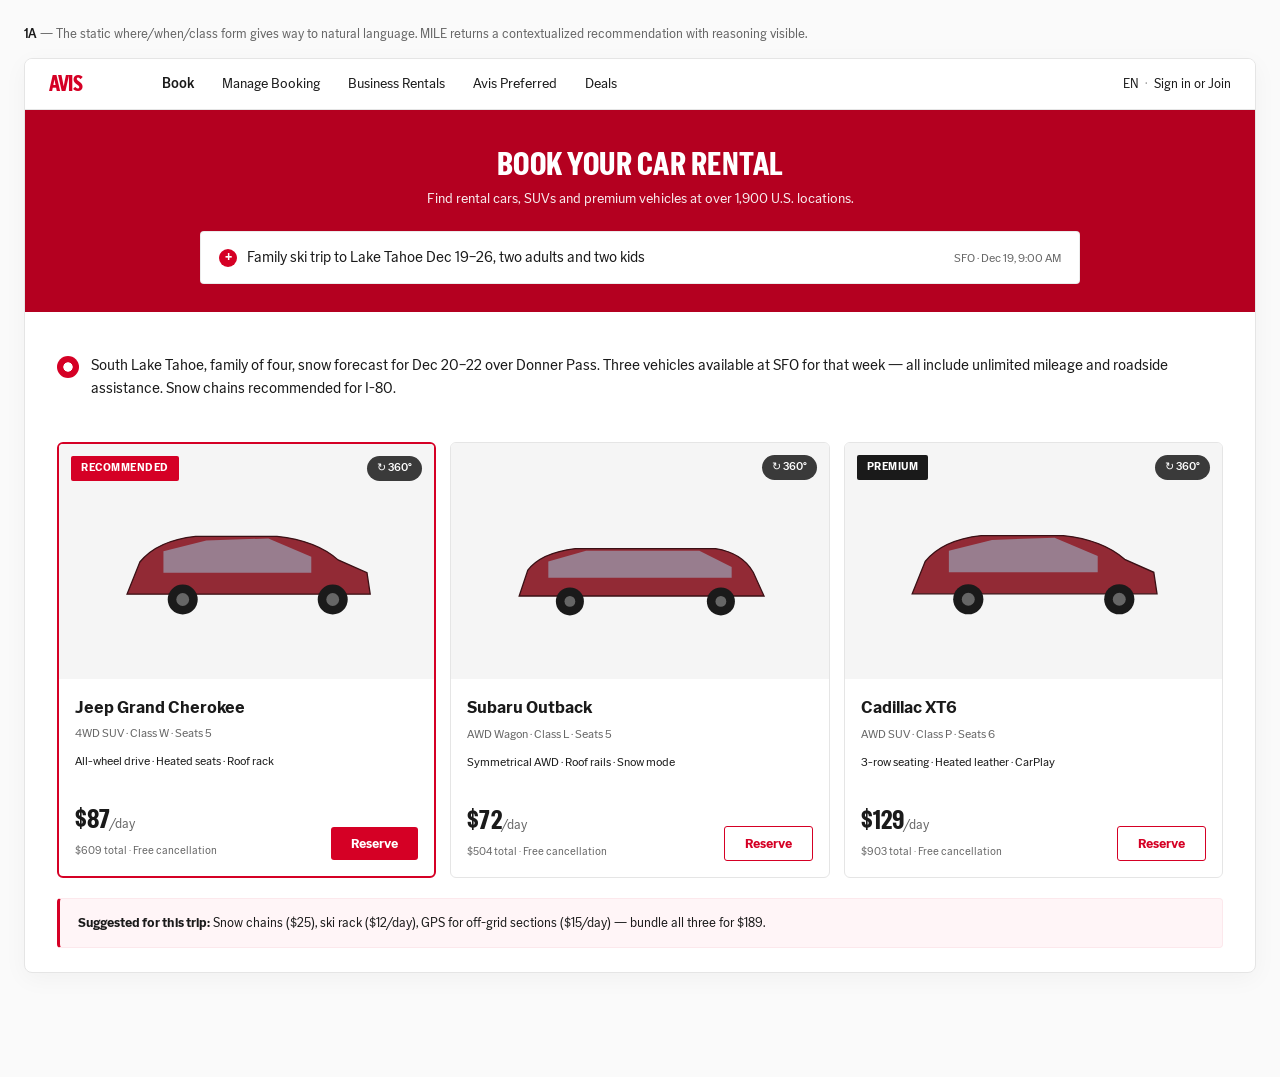
==== 01a-conversational-hero.html @ a1b2a133 "Initial commit" ====
<!DOCTYPE html>
<html lang="en">
<head>
  <meta charset="utf-8">
  <meta name="viewport" content="width=device-width, initial-scale=1">
  <title>MILE — 1A · Conversational hero</title>
  <link rel="stylesheet" href="styles.css">
</head>
<body>
  <div class="mockup-stage">
    <p class="mockup-caption"><strong>1A</strong> — The static where/when/class form gives way to natural language. MILE returns a contextualized recommendation with reasoning visible.</p>

    <div class="avis-mock">
      <div class="avis-topnav">
        <div class="avis-logo">AVIS</div>
        <div class="avis-nav">
          <span class="active">Book</span>
          <span>Manage Booking</span>
          <span>Business Rentals</span>
          <span>Avis Preferred</span>
          <span>Deals</span>
        </div>
        <div class="avis-account">EN<span class="sep">·</span>Sign in or Join</div>
      </div>
      <div class="avis-band">
        <h1>Book your car rental</h1>
        <div class="sub">Find rental cars, SUVs and premium vehicles at over 1,900 U.S. locations.</div>
        <div class="mile-input">
          <span class="pin">+</span>
          <span>Family ski trip to Lake Tahoe Dec 19–26, two adults and two kids</span>
          <span class="meta">SFO · Dec 19, 9:00 AM</span>
        </div>
      </div>
      <div style="padding:24px 32px;">
        <div class="mile-row">
          <span class="mile-dot"></span>
          <div class="mile-text">South Lake Tahoe, family of four, snow forecast for Dec 20–22 over Donner Pass. Three vehicles available at SFO for that week — all include unlimited mileage and roadside assistance. Snow chains recommended for I-80.</div>
        </div>

        <div class="veh-grid">
          <div class="veh-card recommended">
            <span class="badge">Recommended</span>
            <span class="badge-360">↻ 360°</span>
            <div class="veh-img"><img class="img-swap" src="data:image/svg+xml;utf8,<svg xmlns='http://www.w3.org/2000/svg' viewBox='0 0 280 140'><path d='M28 100 L40 70 Q56 50 92 46 L168 46 Q205 50 225 68 L252 80 L255 100 Z' fill='%23922a35' stroke='%233a1015' stroke-width='1.2'/><path d='M62 60 L102 50 L160 48 L200 65 L200 80 L62 80 Z' fill='%23a0d0e8' opacity='0.5'/><circle cx='80' cy='105' r='14' fill='%231a1a1a'/><circle cx='80' cy='105' r='6' fill='%23666'/><circle cx='220' cy='105' r='14' fill='%231a1a1a'/><circle cx='220' cy='105' r='6' fill='%23666'/></svg>" alt="Vehicle" style="max-width:80%;max-height:80%;"></div>
            <div class="veh-body">
              <h3>Jeep Grand Cherokee</h3>
              <div class="veh-meta">4WD SUV · Class W · Seats 5</div>
              <div class="veh-features">All-wheel drive · Heated seats · Roof rack</div>
            </div>
            <div class="veh-footer">
              <div class="veh-price">
                <span class="amount">$87</span><span class="per">/day</span>
                <div class="total">$609 total · Free cancellation</div>
              </div>
              <button class="btn-reserve">Reserve</button>
            </div>
          </div>

          <div class="veh-card">
            <span class="badge-360">↻ 360°</span>
            <div class="veh-img"><img class="img-swap" src="data:image/svg+xml;utf8,<svg xmlns='http://www.w3.org/2000/svg' viewBox='0 0 280 140'><path d='M28 102 L36 78 Q48 62 80 58 L210 58 Q235 62 245 80 L255 102 Z' fill='%23922a35' stroke='%233a1015' stroke-width='1.2'/><path d='M55 70 L90 60 L195 60 L225 75 L225 85 L55 85 Z' fill='%23a0d0e8' opacity='0.5'/><circle cx='75' cy='107' r='13' fill='%231a1a1a'/><circle cx='75' cy='107' r='5' fill='%23666'/><circle cx='215' cy='107' r='13' fill='%231a1a1a'/><circle cx='215' cy='107' r='5' fill='%23666'/></svg>" alt="Vehicle" style="max-width:80%;max-height:80%;"></div>
            <div class="veh-body">
              <h3>Subaru Outback</h3>
              <div class="veh-meta">AWD Wagon · Class L · Seats 5</div>
              <div class="veh-features">Symmetrical AWD · Roof rails · Snow mode</div>
            </div>
            <div class="veh-footer">
              <div class="veh-price">
                <span class="amount">$72</span><span class="per">/day</span>
                <div class="total">$504 total · Free cancellation</div>
              </div>
              <button class="btn-reserve outline">Reserve</button>
            </div>
          </div>

          <div class="veh-card">
            <span class="badge premium">Premium</span>
            <span class="badge-360">↻ 360°</span>
            <div class="veh-img"><img class="img-swap" src="data:image/svg+xml;utf8,<svg xmlns='http://www.w3.org/2000/svg' viewBox='0 0 280 140'><path d='M28 100 L40 70 Q56 50 92 46 L168 46 Q205 50 225 68 L252 80 L255 100 Z' fill='%23922a35' stroke='%233a1015' stroke-width='1.2'/><path d='M62 60 L102 50 L160 48 L200 65 L200 80 L62 80 Z' fill='%23a0d0e8' opacity='0.5'/><circle cx='80' cy='105' r='14' fill='%231a1a1a'/><circle cx='80' cy='105' r='6' fill='%23666'/><circle cx='220' cy='105' r='14' fill='%231a1a1a'/><circle cx='220' cy='105' r='6' fill='%23666'/></svg>" alt="Vehicle" style="max-width:80%;max-height:80%;"></div>
            <div class="veh-body">
              <h3>Cadillac XT6</h3>
              <div class="veh-meta">AWD SUV · Class P · Seats 6</div>
              <div class="veh-features">3-row seating · Heated leather · CarPlay</div>
            </div>
            <div class="veh-footer">
              <div class="veh-price">
                <span class="amount">$129</span><span class="per">/day</span>
                <div class="total">$903 total · Free cancellation</div>
              </div>
              <button class="btn-reserve outline">Reserve</button>
            </div>
          </div>
        </div>

        <div class="bundle-bar">
          <strong>Suggested for this trip:</strong> Snow chains ($25), ski rack ($12/day), GPS for off-grid sections ($15/day) — bundle all three for $189.
        </div>
      </div>
    </div>
  </div>

  <script src="editor.js"></script>
</body>
</html>
---- styles.css ----
/* ============================================================
   MILE × Avis Budget Group — Shared Stylesheet
   ============================================================ */

/* ---------- Avis brand fonts ---------- */
@font-face {
  font-family: "Avis Sans";
  src: url("[data-uri]") format("woff2");
  font-weight: 400; font-style: normal; font-display: swap;
}
@font-face {
  font-family: "Avis Sans";
  src: url("[data-uri]") format("woff2");
  font-weight: 500; font-style: normal; font-display: swap;
}
@font-face {
  font-family: "Avis Sans";
  src: url("[data-uri]") format("woff2");
  font-weight: 700; font-style: normal; font-display: swap;
}
@font-face {
  font-family: "Avis Headline";
  src: url("[data-uri]") format("woff2");
  font-weight: 700; font-style: normal; font-display: swap;
}

:root {
  --avis-red: #D50025;
  --avis-red-deep: #A8001E;
  --avis-red-band: #B40020;
  --avis-red-soft: #FCE8EC;
  --avis-red-tint: #FFF5F7;
  --black: #1A1A1A;
  --gray-2: #F5F5F5;
  --gray-3: #E5E5E5;
  --gray-4: #C8C8C8;
  --text: #1A1A1A;
  --text-muted: #666;
  --text-faint: #999;
  --border: #E5E5E5;
  --success: #2E7D32;
  --success-bg: #E8F5E9;
  --warn: #ED6C02;
  --warn-bg: #FFF4E5;
  --info-bg: #E3F2FD;
  --link: #1565C0;
  --font-sans: "Avis Sans", -apple-system, BlinkMacSystemFont, "Segoe UI", Roboto, Helvetica, Arial, sans-serif;
  --font-headline: "Avis Headline", "Avis Sans", -apple-system, BlinkMacSystemFont, sans-serif;
}

* { box-sizing: border-box; }

html, body {
  margin: 0;
  padding: 0;
  font-family: var(--font-sans);
  font-weight: 400;
  color: var(--text);
  background: #fafafa;
  -webkit-font-smoothing: antialiased;
  line-height: 1.5;
}

/* ---------- Editor toolbar (only in #edit mode) ---------- */
.editor-bar {
  position: sticky; top: 0; z-index: 100;
  background: #fff; border-bottom: 1px solid var(--border);
  padding: 10px 18px;
  display: flex; align-items: center; gap: 14px;
  flex-wrap: wrap; font-size: 13px;
}
.editor-bar a.back { color: var(--link); text-decoration: none; font-weight: 500; }
.editor-bar a.back:hover { text-decoration: underline; }
.editor-bar .title { font-weight: 500; flex: 1; min-width: 200px; }
.editor-bar button {
  background: #fff; border: 1px solid var(--gray-4);
  border-radius: 4px; padding: 6px 12px; font-size: 12px; cursor: pointer;
  font-family: inherit; color: var(--text);
}
.editor-bar button:hover { background: var(--gray-2); border-color: #999; }
.editor-bar button.primary {
  background: var(--avis-red); border-color: var(--avis-red);
  color: #fff; font-weight: 500;
}
.editor-bar button.primary:hover { background: var(--avis-red-deep); }
.editor-bar .hint { font-size: 11px; color: var(--text-muted); margin-left: auto; }

/* ---------- Stage ---------- */
.mockup-stage {
  max-width: 1280px; margin: 24px auto; padding: 0 24px 80px;
}
.mockup-caption {
  font-size: 13px; color: var(--text-muted); margin: 0 0 14px;
}
.mockup-caption strong { color: var(--text); font-weight: 500; }

/* ---------- Avis page chrome ---------- */
.avis-mock {
  background: #fff;
  border-radius: 8px;
  overflow: hidden;
  border: 1px solid var(--border);
  box-shadow: 0 6px 24px rgba(0,0,0,0.04);
  color: var(--text);
}

.avis-topnav {
  display: flex; align-items: center; gap: 0;
  padding: 14px 24px; background: #fff;
  border-bottom: 1px solid var(--border);
}
.avis-logo {
  font-family: var(--font-headline); font-weight: 700;
  font-size: 22px; color: var(--avis-red);
  letter-spacing: -0.5px; cursor: pointer; line-height: 1;
}
.avis-logo img { height: 22px; width: auto; }
.avis-nav {
  display: flex; gap: 28px;
  margin-left: 80px; flex: 1;
  font-size: 14px; font-weight: 400; color: var(--text);
}
.avis-nav span { cursor: pointer; }
.avis-nav span.active { font-weight: 500; }
.avis-account {
  font-size: 13px; color: var(--text); margin-left: auto;
}
.avis-account .sep { color: var(--text-faint); margin: 0 6px; }

/* Sub-nav (red, like the breadcrumb on plan-trip page) */
.avis-subnav {
  background: var(--avis-red-deep);
  color: #fff; padding: 10px 24px;
  font-size: 13px;
}
.avis-subnav .crumb { opacity: 0.7; }
.avis-subnav .sep { opacity: 0.5; margin: 0 8px; }
.avis-subnav .here { font-weight: 700; }

/* Booking band (the big red section) */
.avis-band {
  background: var(--avis-red-band);
  color: #fff;
  padding: 36px 32px 28px;
  text-align: center;
}
.avis-band h1 {
  font-family: var(--font-headline);
  font-weight: 700;
  font-size: 32px;
  letter-spacing: 0.5px;
  margin: 0 0 6px;
  line-height: 1.15;
  text-transform: uppercase;
}
.avis-band .sub {
  font-size: 14px; opacity: 0.92; margin: 0 auto 22px;
  max-width: 600px;
}

/* The conversational input (white pill on red) */
.mile-input {
  display: flex; align-items: center; gap: 10px;
  background: #fff; color: var(--text);
  padding: 14px 18px;
  border-radius: 4px;
  font-size: 15px;
  text-align: left;
  max-width: 880px;
  margin: 0 auto;
  border: 1px solid rgba(0,0,0,0.08);
}
.mile-input .pin {
  width: 18px; height: 18px; border-radius: 50%;
  background: var(--avis-red); color: #fff;
  display: inline-flex; align-items: center; justify-content: center;
  font-size: 14px; font-weight: 700; flex-shrink: 0;
}
.mile-input .meta {
  margin-left: auto; font-size: 12px; color: var(--text-muted); white-space: nowrap;
}
.mile-input.dark { background: rgba(255,255,255,0.96); }

/* MILE primitives */
.mile-tag {
  display: inline-flex; align-items: center; gap: 8px;
  font-size: 11px; font-weight: 700; letter-spacing: 1.5px;
  color: var(--avis-red); text-transform: uppercase;
}
.mile-tag::before {
  content: ""; width: 16px; height: 16px;
  background: var(--avis-red); border-radius: 50%;
  display: inline-block; flex-shrink: 0;
  background-image: radial-gradient(circle, #fff 25%, var(--avis-red) 28%);
}
.mile-tag.on-dark { color: #fff; }
.mile-tag.on-dark::before { background-image: radial-gradient(circle, var(--avis-red-band) 25%, #fff 28%); background-color: #fff; }

.mile-row {
  display: flex; align-items: flex-start; gap: 12px;
  padding: 18px 0;
}
.mile-row .mile-dot {
  width: 22px; height: 22px; border-radius: 50%;
  background: var(--avis-red); flex-shrink: 0;
  display: inline-flex; align-items: center; justify-content: center;
  margin-top: 2px;
  background-image: radial-gradient(circle, #fff 28%, var(--avis-red) 32%);
}
.mile-row .mile-text {
  flex: 1; font-size: 15px; line-height: 1.55; color: var(--text);
}

/* Vehicle cards */
.veh-grid {
  display: grid;
  grid-template-columns: 1fr 1fr 1fr;
  gap: 14px;
  margin-top: 24px;
}
.veh-card {
  background: #fff;
  border: 1px solid var(--border);
  border-radius: 6px;
  overflow: hidden;
  display: flex; flex-direction: column;
  position: relative;
  transition: border-color 0.15s;
}
.veh-card.recommended { border-color: var(--avis-red); border-width: 2px; }
.veh-card:hover { border-color: #999; }
.veh-card.recommended:hover { border-color: var(--avis-red-deep); }

.veh-card .badge {
  position: absolute; top: 12px; left: 12px;
  background: var(--avis-red); color: #fff;
  font-size: 11px; font-weight: 700; letter-spacing: 0.5px;
  padding: 4px 10px; border-radius: 2px; text-transform: uppercase;
  z-index: 2;
}
.veh-card .badge.premium { background: var(--black); }
.veh-card .badge-360 {
  position: absolute; top: 12px; right: 12px;
  background: rgba(26,26,26,0.85); color: #fff;
  font-size: 11px; font-weight: 500;
  padding: 4px 10px; border-radius: 99px;
  z-index: 2;
}

.veh-img {
  background: var(--gray-2);
  aspect-ratio: 16 / 10;
  display: flex; align-items: center; justify-content: center;
  position: relative; cursor: pointer;
}
.veh-img img { max-width: 80%; max-height: 80%; }

.veh-body { padding: 16px; flex: 1; display: flex; flex-direction: column; }
.veh-body h3 {
  font-size: 17px; font-weight: 700; margin: 0 0 4px;
  font-family: var(--font-sans);
}
.veh-body .veh-meta {
  font-size: 12px; color: var(--text-muted); margin: 0 0 10px;
}
.veh-body .veh-features {
  font-size: 12px; color: var(--text); margin: 0 0 14px;
}
.veh-body .veh-features span { color: var(--text-muted); }

.veh-footer {
  padding: 0 16px 16px;
  display: flex; justify-content: space-between; align-items: flex-end;
}
.veh-price .amount {
  font-family: var(--font-headline); font-size: 26px; font-weight: 700;
}
.veh-price .per { font-size: 13px; color: var(--text-muted); }
.veh-price .total {
  font-size: 11px; color: var(--text-muted); margin-top: 4px;
}

.btn-reserve {
  background: var(--avis-red); color: #fff;
  border: none; padding: 9px 20px;
  font-size: 13px; font-weight: 700;
  border-radius: 3px; cursor: pointer;
  font-family: inherit;
}
.btn-reserve:hover { background: var(--avis-red-deep); }
.btn-reserve.outline {
  background: #fff; color: var(--avis-red);
  border: 1px solid var(--avis-red);
}

/* Bundle suggestion bar */
.bundle-bar {
  margin-top: 20px;
  background: var(--avis-red-tint);
  border: 1px solid var(--avis-red-soft);
  border-left: 3px solid var(--avis-red);
  padding: 14px 18px;
  border-radius: 4px;
  font-size: 13px; line-height: 1.55;
}
.bundle-bar strong { font-weight: 700; }

/* Generic buttons */
.btn-primary {
  background: var(--avis-red); color: #fff;
  border: none; padding: 11px 22px;
  font-size: 14px; font-weight: 700;
  border-radius: 3px; cursor: pointer;
  font-family: inherit;
}
.btn-primary:hover { background: var(--avis-red-deep); }
.btn-secondary {
  background: #fff; color: var(--avis-red);
  border: 1px solid var(--avis-red);
  padding: 10px 22px; font-size: 14px; font-weight: 700;
  border-radius: 3px; cursor: pointer;
  font-family: inherit;
}
.btn-secondary:hover { background: var(--avis-red-tint); }

/* Chat bubbles */
.bubble-user {
  background: var(--gray-2);
  padding: 12px 16px;
  border-radius: 14px 14px 14px 4px;
  font-size: 14px; line-height: 1.55;
  max-width: 70%;
  margin-bottom: 12px;
}
.bubble-mile {
  background: var(--avis-red-tint);
  border: 1px solid var(--avis-red-soft);
  padding: 14px 16px;
  border-radius: 14px 14px 4px 14px;
  font-size: 14px; line-height: 1.55;
  max-width: 90%;
  margin-bottom: 12px;
  margin-left: auto;
}

/* Chip/tags row */
.chips { display: flex; flex-wrap: wrap; gap: 8px; margin-top: 8px; }
.chip {
  display: inline-block;
  background: #fff;
  border: 1px solid var(--gray-4);
  border-radius: 99px;
  padding: 7px 14px;
  font-size: 13px;
  color: var(--text);
  cursor: pointer;
  font-family: inherit;
}
.chip.selected {
  background: var(--avis-red); color: #fff;
  border-color: var(--avis-red); font-weight: 500;
}
.chip.lite {
  background: var(--gray-2); border-color: transparent;
  font-size: 12px;
}

/* Things to do cards (image 3) */
.thing-grid {
  display: grid; grid-template-columns: 1fr 1fr 1fr; gap: 14px;
  margin-top: 16px;
}
.thing-card {
  background: #fff; border: 1px solid var(--border);
  border-radius: 6px; overflow: hidden;
  display: flex; flex-direction: column;
}
.thing-img {
  aspect-ratio: 16/10;
  background: var(--gray-3);
  position: relative; display: flex; align-items: end;
  padding: 12px; cursor: pointer;
  background-size: cover; background-position: center;
}
.thing-img .pin-tag {
  background: rgba(26,26,26,0.85); color: #fff;
  font-size: 11px; font-weight: 500;
  padding: 3px 8px; border-radius: 3px;
}
.thing-body { padding: 14px; }
.thing-body h4 { font-size: 15px; font-weight: 700; margin: 0 0 4px; }
.thing-body .meta { font-size: 12px; color: var(--text-muted); margin: 0 0 8px; }
.thing-body .blurb { font-size: 13px; color: var(--text); margin: 0 0 12px; line-height: 1.5; }
.thing-body .btn-add {
  width: 100%;
  background: #fff; color: var(--avis-red);
  border: 1px solid var(--avis-red);
  padding: 8px 14px;
  font-size: 13px; font-weight: 500;
  border-radius: 3px; cursor: pointer;
  font-family: inherit;
}
.thing-body .btn-add:hover { background: var(--avis-red-tint); }

/* Try-chips section */
.try-row {
  background: var(--gray-2);
  padding: 14px 18px;
  border-radius: 4px;
  margin-top: 22px;
  display: flex; align-items: center; gap: 12px; flex-wrap: wrap;
}
.try-row > span { font-weight: 500; font-size: 13px; }

/* Route bar */
.route-bar {
  background: var(--gray-2);
  padding: 14px 18px;
  border-radius: 4px;
  display: flex; align-items: center; gap: 18px; flex-wrap: wrap;
  font-size: 13px;
  margin-top: 14px;
}
.route-bar .leg {
  display: flex; align-items: center; gap: 10px;
  font-weight: 700;
}
.route-bar .leg::before {
  content: "📍"; opacity: 0.85;
}
.route-bar .meta { color: var(--text-muted); }
.route-bar .alert {
  margin-left: auto; color: var(--warn); font-weight: 500;
  display: inline-flex; align-items: center; gap: 6px;
}

/* Status pills */
.pill {
  display: inline-block;
  font-size: 11px; padding: 3px 9px;
  border-radius: 99px; font-weight: 500;
  letter-spacing: 0.3px;
}
.pill.success { background: var(--success-bg); color: var(--success); }
.pill.warn { background: var(--warn-bg); color: var(--warn); }
.pill.info { background: var(--info-bg); color: var(--link); }
.pill.red { background: var(--avis-red-soft); color: var(--avis-red); }

/* Progress bar */
.progress-track {
  height: 8px; background: var(--gray-3); border-radius: 99px;
  overflow: hidden;
}
.progress-fill {
  height: 100%; background: var(--avis-red); border-radius: 99px;
}

/* Stat tiles (loyalty dashboard) */
.stat-grid {
  display: grid; grid-template-columns: repeat(4, 1fr);
  gap: 12px; margin: 16px 0;
}
.stat-tile {
  background: var(--gray-2); padding: 14px;
  border-radius: 6px;
}
.stat-tile .num {
  font-family: var(--font-headline);
  font-size: 28px; font-weight: 700; color: var(--avis-red);
  line-height: 1.1;
}
.stat-tile .label {
  font-size: 11px; color: var(--text-muted); text-transform: uppercase;
  letter-spacing: 0.5px; margin-top: 6px;
}

/* Achievement badges */
.badges-row {
  display: grid; grid-template-columns: repeat(4, 1fr); gap: 12px;
}
.badge-card {
  background: #fff; border: 1px solid var(--border);
  border-radius: 8px; padding: 14px; text-align: center;
}
.badge-card.earned { border-color: var(--avis-red); background: var(--avis-red-tint); }
.badge-card.locked { opacity: 0.55; }
.badge-card .glyph {
  width: 56px; height: 56px; border-radius: 50%;
  background: var(--gray-3);
  margin: 0 auto 10px;
  display: flex; align-items: center; justify-content: center;
  font-size: 22px;
}
.badge-card.earned .glyph { background: var(--avis-red); color: #fff; }
.badge-card h5 { font-size: 13px; font-weight: 700; margin: 0 0 3px; }
.badge-card .desc { font-size: 11px; color: var(--text-muted); margin: 0; }

/* Compatibility / step list */
.step {
  display: flex; align-items: center; gap: 10px; font-size: 13px;
  padding: 8px 0;
}
.step .dot {
  width: 10px; height: 10px; border-radius: 50%; flex-shrink: 0;
}
.dot.green { background: var(--success); }
.dot.amber { background: var(--warn); }
.dot.gray { background: var(--gray-4); }

/* Mobile frame ---------- for in-trip & pickup */
.phone-frame {
  width: 380px; max-width: 100%;
  margin: 0 auto;
  border: 8px solid #1a1a1a;
  border-radius: 36px;
  overflow: hidden;
  background: #fff;
  position: relative;
  box-shadow: 0 18px 40px rgba(0,0,0,0.16);
}
.phone-frame::before {
  content: ""; display: block;
  height: 18px; background: #1a1a1a; border-radius: 0 0 18px 18px;
  width: 140px; margin: 0 auto;
  position: absolute; left: 50%; transform: translateX(-50%); top: 0; z-index: 5;
}
.phone-screen {
  padding-top: 26px; min-height: 700px;
}
.phone-status {
  display: flex; justify-content: space-between;
  padding: 6px 22px 4px; font-size: 12px; font-weight: 700;
}

/* ---------- Index page ---------- */
.index-hero {
  background: var(--avis-red);
  color: #fff;
  padding: 64px 40px;
}
.index-hero h1 {
  font-family: var(--font-headline);
  font-size: 44px; font-weight: 700;
  margin: 0 0 12px; line-height: 1.1;
  text-transform: uppercase; letter-spacing: 0.5px;
}
.index-hero h1 .accent { opacity: 0.6; }
.index-hero p {
  font-size: 16px; max-width: 620px; margin: 0; opacity: 0.94;
  line-height: 1.55;
}
.index-grid {
  max-width: 1200px; margin: 40px auto; padding: 0 24px 60px;
  display: grid; gap: 36px;
}
.index-section h2 {
  font-size: 20px; font-weight: 700; margin: 0 0 6px;
}
.index-section .lede {
  font-size: 14px; color: var(--text-muted); margin: 0 0 18px;
  line-height: 1.55;
}
.index-pair {
  display: grid; grid-template-columns: 1fr 1fr; gap: 14px;
}
.index-card {
  background: #fff; border: 1px solid var(--border);
  border-radius: 8px; padding: 18px;
  text-decoration: none; color: var(--text);
  transition: border-color 0.15s, transform 0.15s;
  display: block;
}
.index-card:hover { border-color: var(--avis-red); transform: translateY(-2px); }
.index-card .label {
  font-size: 11px; color: var(--text-faint); letter-spacing: 1px; font-weight: 500;
}
.index-card .name {
  font-size: 16px; font-weight: 700; margin: 4px 0 6px;
}
.index-card .desc { font-size: 13px; color: var(--text-muted); margin: 0; line-height: 1.5; }

@media (max-width: 760px) {
  .index-pair { grid-template-columns: 1fr; }
  .index-hero { padding: 40px 24px; }
  .index-hero h1 { font-size: 30px; }
  .veh-grid, .thing-grid, .badges-row, .stat-grid { grid-template-columns: 1fr; }
}

/* ---------- Edit-mode affordances ---------- */
body.edit-mode [contenteditable="true"] { outline: none; transition: background 0.15s; }
body.edit-mode [contenteditable="true"]:hover { background: rgba(213,0,37,0.10); cursor: text; }
body.edit-mode [contenteditable="true"]:focus { background: rgba(213,0,37,0.18); }

body.edit-mode .img-swap { position: relative; cursor: pointer; }
body.edit-mode .img-swap::after {
  content: "↑ click to replace image";
  position: absolute; inset: auto 6px 6px auto;
  background: rgba(0,0,0,0.7); color: #fff;
  font-size: 10px; font-weight: 500; letter-spacing: 0.3px;
  padding: 4px 8px; border-radius: 3px;
  pointer-events: none;
  opacity: 0.85;
  transition: opacity 0.15s;
  z-index: 5;
}
body.edit-mode .img-swap:hover::after { opacity: 1; background: rgba(213,0,37,0.92); }
body.edit-mode .img-swap:hover { outline: 2px solid var(--avis-red); outline-offset: -2px; }

body.edit-mode .avis-logo:hover {
  outline: 2px dashed var(--avis-red);
  outline-offset: 2px;
}

/* ---------- Print ---------- */
@media print {
  .editor-bar { display: none; }
  body { background: #fff; }
  .mockup-stage { padding: 0; max-width: none; }
  .avis-mock { box-shadow: none; border: 1px solid #ddd; page-break-inside: avoid; }
}
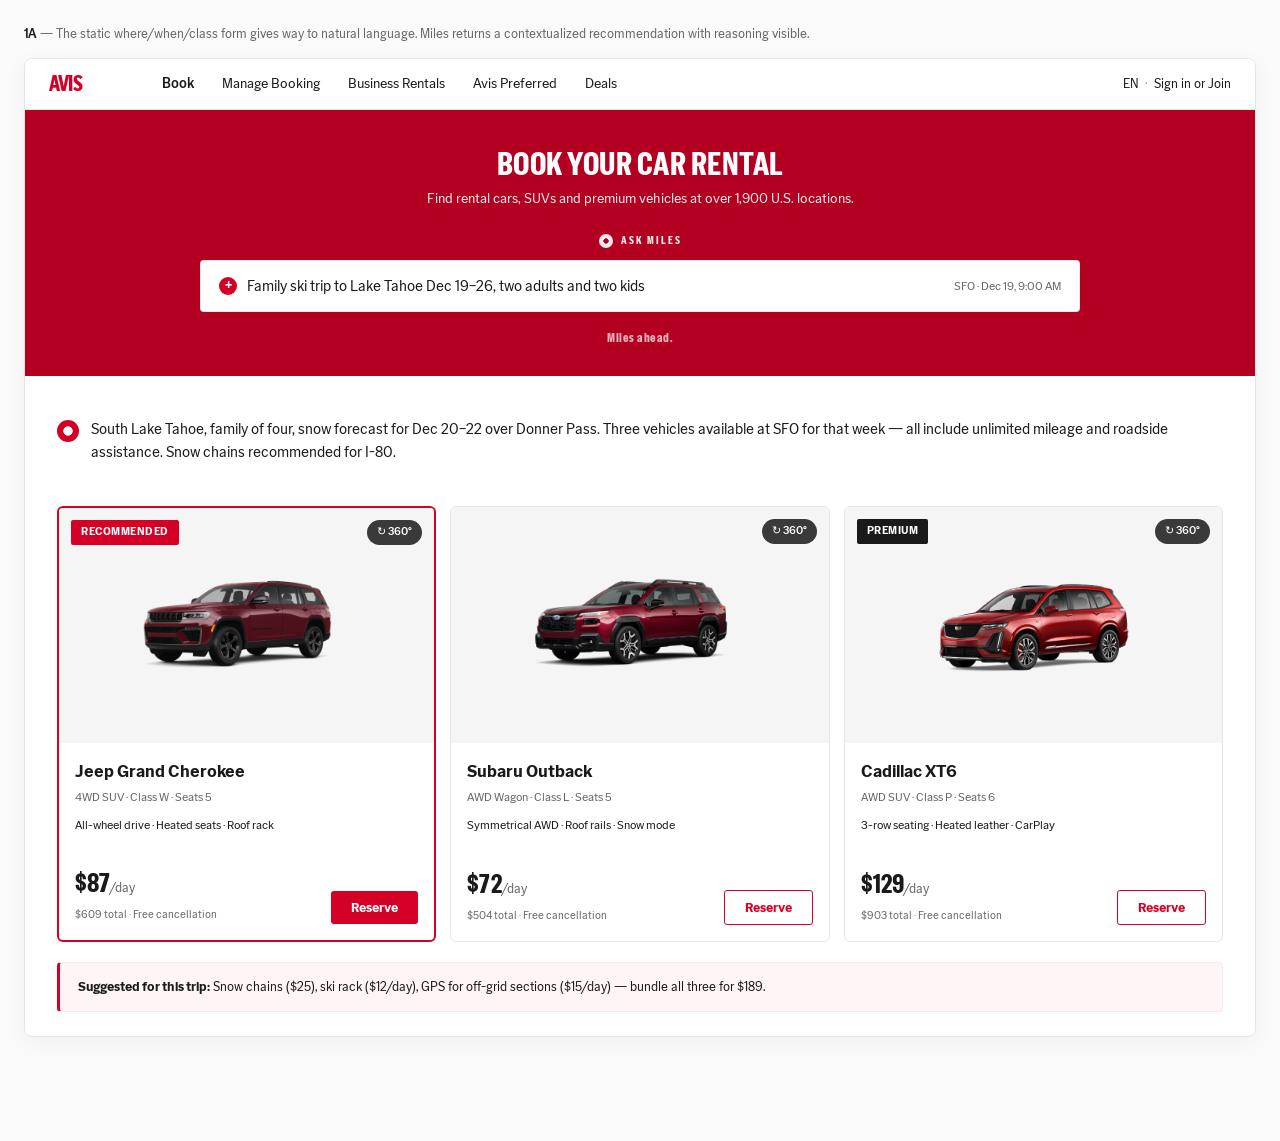
==== commit 91b0e06e: "hard coded images" ====
--- a/01a-conversational-hero.html
+++ b/01a-conversational-hero.html
@@ -3,12 +3,12 @@
 <head>
   <meta charset="utf-8">
   <meta name="viewport" content="width=device-width, initial-scale=1">
-  <title>MILE — 1A · Conversational hero</title>
+  <title>Miles — 1A · Conversational hero</title>
   <link rel="stylesheet" href="styles.css">
 </head>
 <body>
   <div class="mockup-stage">
-    <p class="mockup-caption"><strong>1A</strong> — The static where/when/class form gives way to natural language. MILE returns a contextualized recommendation with reasoning visible.</p>
+    <p class="mockup-caption"><strong>1A</strong> — The static where/when/class form gives way to natural language. Miles returns a contextualized recommendation with reasoning visible.</p>
 
     <div class="avis-mock">
       <div class="avis-topnav">
@@ -25,11 +25,13 @@
       <div class="avis-band">
         <h1>Book your car rental</h1>
         <div class="sub">Find rental cars, SUVs and premium vehicles at over 1,900 U.S. locations.</div>
+        <div class="ask-miles">Ask Miles</div>
         <div class="mile-input">
           <span class="pin">+</span>
           <span>Family ski trip to Lake Tahoe Dec 19–26, two adults and two kids</span>
           <span class="meta">SFO · Dec 19, 9:00 AM</span>
         </div>
+        <div class="miles-ahead">Miles ahead.</div>
       </div>
       <div style="padding:24px 32px;">
         <div class="mile-row">
@@ -41,7 +43,7 @@
           <div class="veh-card recommended">
             <span class="badge">Recommended</span>
             <span class="badge-360">↻ 360°</span>
-            <div class="veh-img"><img class="img-swap" src="data:image/svg+xml;utf8,<svg xmlns='http://www.w3.org/2000/svg' viewBox='0 0 280 140'><path d='M28 100 L40 70 Q56 50 92 46 L168 46 Q205 50 225 68 L252 80 L255 100 Z' fill='%23922a35' stroke='%233a1015' stroke-width='1.2'/><path d='M62 60 L102 50 L160 48 L200 65 L200 80 L62 80 Z' fill='%23a0d0e8' opacity='0.5'/><circle cx='80' cy='105' r='14' fill='%231a1a1a'/><circle cx='80' cy='105' r='6' fill='%23666'/><circle cx='220' cy='105' r='14' fill='%231a1a1a'/><circle cx='220' cy='105' r='6' fill='%23666'/></svg>" alt="Vehicle" style="max-width:80%;max-height:80%;"></div>
+            <div class="veh-img"><img class="img-swap" src="images/jeep-grand-cherokee.png" alt="Jeep Grand Cherokee" style="width:100%;height:100%;object-fit:contain;"></div>
             <div class="veh-body">
               <h3>Jeep Grand Cherokee</h3>
               <div class="veh-meta">4WD SUV · Class W · Seats 5</div>
@@ -58,7 +60,7 @@
 
           <div class="veh-card">
             <span class="badge-360">↻ 360°</span>
-            <div class="veh-img"><img class="img-swap" src="data:image/svg+xml;utf8,<svg xmlns='http://www.w3.org/2000/svg' viewBox='0 0 280 140'><path d='M28 102 L36 78 Q48 62 80 58 L210 58 Q235 62 245 80 L255 102 Z' fill='%23922a35' stroke='%233a1015' stroke-width='1.2'/><path d='M55 70 L90 60 L195 60 L225 75 L225 85 L55 85 Z' fill='%23a0d0e8' opacity='0.5'/><circle cx='75' cy='107' r='13' fill='%231a1a1a'/><circle cx='75' cy='107' r='5' fill='%23666'/><circle cx='215' cy='107' r='13' fill='%231a1a1a'/><circle cx='215' cy='107' r='5' fill='%23666'/></svg>" alt="Vehicle" style="max-width:80%;max-height:80%;"></div>
+            <div class="veh-img"><img class="img-swap" src="images/subaru-outback.png" alt="Subaru Outback" style="width:100%;height:100%;object-fit:contain;"></div>
             <div class="veh-body">
               <h3>Subaru Outback</h3>
               <div class="veh-meta">AWD Wagon · Class L · Seats 5</div>
@@ -76,7 +78,7 @@
           <div class="veh-card">
             <span class="badge premium">Premium</span>
             <span class="badge-360">↻ 360°</span>
-            <div class="veh-img"><img class="img-swap" src="data:image/svg+xml;utf8,<svg xmlns='http://www.w3.org/2000/svg' viewBox='0 0 280 140'><path d='M28 100 L40 70 Q56 50 92 46 L168 46 Q205 50 225 68 L252 80 L255 100 Z' fill='%23922a35' stroke='%233a1015' stroke-width='1.2'/><path d='M62 60 L102 50 L160 48 L200 65 L200 80 L62 80 Z' fill='%23a0d0e8' opacity='0.5'/><circle cx='80' cy='105' r='14' fill='%231a1a1a'/><circle cx='80' cy='105' r='6' fill='%23666'/><circle cx='220' cy='105' r='14' fill='%231a1a1a'/><circle cx='220' cy='105' r='6' fill='%23666'/></svg>" alt="Vehicle" style="max-width:80%;max-height:80%;"></div>
+            <div class="veh-img"><img class="img-swap" src="images/cadillac-xt6.png" alt="Cadillac XT6" style="width:100%;height:100%;object-fit:contain;"></div>
             <div class="veh-body">
               <h3>Cadillac XT6</h3>
               <div class="veh-meta">AWD SUV · Class P · Seats 6</div>
--- a/styles.css
+++ b/styles.css
@@ -305,6 +305,30 @@
 }
 .bundle-bar strong { font-weight: 700; }
 
+/* Ask Miles eyebrow above the conversational input */
+.ask-miles {
+  font-family: var(--font-headline);
+  font-size: 11px; font-weight: 700; letter-spacing: 2px;
+  color: #fff; text-transform: uppercase;
+  display: inline-flex; align-items: center; gap: 8px;
+  margin: 0 auto 10px;
+  opacity: 0.92;
+}
+.ask-miles::before {
+  content: ""; width: 14px; height: 14px; border-radius: 50%;
+  background: #fff;
+  background-image: radial-gradient(circle, var(--avis-red-band) 25%, #fff 28%);
+  flex-shrink: 0;
+}
+
+/* Miles ahead. tagline */
+.miles-ahead {
+  font-family: var(--font-headline); font-weight: 700;
+  font-size: 13px; letter-spacing: 0.5px;
+  color: #fff; opacity: 0.7;
+  margin-top: 16px;
+}
+
 /* Generic buttons */
 .btn-primary {
   background: var(--avis-red); color: #fff;
@@ -538,13 +562,24 @@
   color: #fff;
   padding: 64px 40px;
 }
+.index-tagline {
+  font-family: var(--font-headline);
+  font-size: 14px; font-weight: 700;
+  letter-spacing: 4px; text-transform: uppercase;
+  opacity: 0.7; margin-bottom: 18px;
+}
 .index-hero h1 {
   font-family: var(--font-headline);
-  font-size: 44px; font-weight: 700;
-  margin: 0 0 12px; line-height: 1.1;
-  text-transform: uppercase; letter-spacing: 0.5px;
-}
-.index-hero h1 .accent { opacity: 0.6; }
+  font-size: 32px; font-weight: 700;
+  margin: 0 0 16px; line-height: 1.2;
+  letter-spacing: -0.3px;
+  max-width: 920px;
+}
+.index-hero h1 .accent {
+  opacity: 0.45;
+  font-weight: 400;
+  margin: 0 6px;
+}
 .index-hero p {
   font-size: 16px; max-width: 620px; margin: 0; opacity: 0.94;
   line-height: 1.55;
@@ -580,10 +615,147 @@
 .index-card .desc { font-size: 13px; color: var(--text-muted); margin: 0; line-height: 1.5; }
 
 @media (max-width: 760px) {
-  .index-pair { grid-template-columns: 1fr; }
-  .index-hero { padding: 40px 24px; }
-  .index-hero h1 { font-size: 30px; }
-  .veh-grid, .thing-grid, .badges-row, .stat-grid { grid-template-columns: 1fr; }
+  /* ---- Stage / chrome ---- */
+  .mockup-stage { padding: 0 12px 48px; margin: 12px auto; }
+  .mockup-caption { font-size: 12px; line-height: 1.5; }
+  .avis-mock { border-radius: 6px; }
+
+  /* ---- Topnav: nav items don't fit; hide them on phones, keep logo + account ---- */
+  .avis-topnav { padding: 12px 14px; gap: 10px; }
+  .avis-nav { display: none; }
+  .avis-logo { font-size: 18px; }
+  .avis-logo img { height: 18px; }
+  .avis-account { font-size: 12px; margin-left: auto; }
+
+  /* ---- Subnav ---- */
+  .avis-subnav { padding: 8px 14px; font-size: 11px; line-height: 1.6; }
+  .avis-subnav .sep { margin: 0 5px; }
+
+  /* ---- Booking band ---- */
+  .avis-band { padding: 24px 16px 22px; }
+  .avis-band h1 { font-size: 22px; line-height: 1.15; }
+  .avis-band .sub { font-size: 12px; margin-bottom: 14px; max-width: none; }
+  .ask-miles { font-size: 10px; letter-spacing: 1.5px; margin-bottom: 8px; }
+  .miles-ahead { font-size: 11px; margin-top: 12px; }
+
+  /* ---- Conversational input: stack the meta below the query ---- */
+  .mile-input { flex-wrap: wrap; padding: 10px 14px; font-size: 13px; gap: 8px; }
+  .mile-input .meta { margin-left: 28px; flex-basis: 100%; font-size: 11px; }
+
+  /* ---- Force ALL grids (class-based AND inline-styled) to single column ----
+     The double-class scoping bumps specificity high enough to beat inline styles
+     across different browser cascade-resolution edge cases observed on file:// URLs. */
+  .avis-mock [style*="grid-template-columns"],
+  .avis-mock div[style*="grid-template-columns"],
+  body .avis-mock [style*="grid-template-columns"],
+  .index-grid [style*="grid-template-columns"] {
+    grid-template-columns: 1fr !important;
+    gap: 12px !important;
+  }
+  /* And clear any inline grid-column spans that would create implicit columns */
+  .avis-mock [style*="grid-column: span"],
+  .avis-mock [style*="grid-column:span"] {
+    grid-column: 1 / -1 !important;
+  }
+  .veh-grid, .thing-grid, .badges-row, .stat-grid, .index-pair {
+    grid-template-columns: 1fr !important;
+  }
+
+  /* Stat grid: keep 2-up on phones, it reads better than 4 stacked tiles */
+  .stat-grid { grid-template-columns: 1fr 1fr !important; }
+  .stat-tile { padding: 12px; }
+  .stat-tile .num { font-size: 22px; }
+  .stat-tile .label { font-size: 10px; }
+
+  /* Badges row: 2-up on phones */
+  .badges-row { grid-template-columns: 1fr 1fr !important; gap: 10px; }
+  .badge-card { padding: 12px; }
+  .badge-card .glyph { width: 44px; height: 44px; font-size: 18px; }
+
+  /* ---- Inner section paddings ---- */
+  .avis-mock [style*="padding:32px"],
+  .avis-mock [style*="padding: 32px"],
+  .avis-mock [style*="padding:24px 32px"],
+  .avis-mock [style*="padding: 24px 32px"],
+  .avis-mock [style*="padding:28px 32px"],
+  .avis-mock [style*="padding: 28px 32px"],
+  .avis-mock [style*="padding:36px 32px"],
+  .avis-mock [style*="padding: 36px 32px"] {
+    padding: 18px 14px !important;
+  }
+
+  /* Headline H2/H3 reductions for the prominent display headlines */
+  .avis-mock h2[style*="font-size:32px"] { font-size: 22px !important; }
+  .avis-mock h2[style*="font-size:28px"] { font-size: 20px !important; }
+  .avis-mock h2[style*="font-size:26px"] { font-size: 19px !important; }
+  .avis-mock h3[style*="font-size:22px"],
+  .avis-mock h3[style*="font-size:20px"] { font-size: 17px !important; }
+
+  /* Big prices/stats inside cards */
+  .avis-mock [style*="font-size:42px"] { font-size: 28px !important; }
+  .avis-mock [style*="font-size:32px"]:not(h2) { font-size: 24px !important; }
+  .avis-mock [style*="font-size:28px"]:not(h2) { font-size: 22px !important; }
+
+  /* ---- Vehicle and thing cards ---- */
+  .veh-img, .thing-img { aspect-ratio: 16/9; }
+  .veh-card .badge { font-size: 10px; padding: 3px 8px; }
+  .veh-body { padding: 12px; }
+  .veh-body h3 { font-size: 16px; }
+  .veh-footer { padding: 0 12px 12px; flex-direction: column; align-items: stretch; gap: 10px; }
+  .veh-footer .btn-reserve { width: 100%; padding: 10px; }
+  .veh-price .amount { font-size: 22px; }
+
+  /* ---- Bundle / route / try rows ---- */
+  .bundle-bar { padding: 11px 13px; font-size: 12px; line-height: 1.5; }
+  .route-bar { padding: 12px; font-size: 12px; gap: 8px; }
+  .route-bar .leg { font-size: 13px; }
+  .route-bar .alert { margin-left: 0; flex-basis: 100%; font-size: 11px; }
+  .try-row { padding: 12px; gap: 6px; flex-wrap: wrap; }
+  .try-row > span { flex-basis: 100%; }
+  .chip { font-size: 12px; padding: 6px 11px; }
+
+  /* ---- Bubbles ---- */
+  .bubble-user, .bubble-mile { max-width: 100%; font-size: 13px; }
+
+  /* ---- Buttons ---- */
+  .btn-primary, .btn-secondary { width: 100%; padding: 11px 16px; font-size: 13px; }
+  /* Override inline button styles when they're meant to be wide */
+  .avis-mock .btn-primary[style*="font-size:15px"],
+  .avis-mock .btn-primary[style*="padding:14px"] { font-size: 14px !important; padding: 11px !important; }
+
+  /* ---- Phone-frame mockups: keep the device chrome but center properly ---- */
+  .phone-frame { width: 100%; max-width: 340px; }
+  .phone-screen { min-height: 600px; }
+
+  /* ---- Editor toolbar: compact on mobile ---- */
+  .editor-bar { padding: 8px 12px; gap: 6px; font-size: 12px; flex-wrap: wrap; }
+  .editor-bar .title { font-size: 12px; flex: 1 1 60%; min-width: 0; overflow: hidden; text-overflow: ellipsis; white-space: nowrap; }
+  .editor-bar .hint { display: none; }
+  .editor-bar button { padding: 5px 10px; font-size: 11px; }
+  .editor-bar a.back { font-size: 12px; }
+
+  /* ---- Index page ---- */
+  .index-hero { padding: 36px 20px; }
+  .index-tagline { font-size: 11px; letter-spacing: 2.5px; margin-bottom: 12px; }
+  .index-hero h1 { font-size: 22px; line-height: 1.25; }
+  .index-hero h1 .accent { display: block; margin: 6px 0; }
+  .index-hero p { font-size: 14px; }
+  .index-grid { padding: 0 16px 40px; gap: 28px; margin: 24px auto; }
+  .index-section h2 { font-size: 18px; }
+  .index-section .lede { font-size: 13px; margin-bottom: 14px; }
+  .index-card { padding: 14px; }
+  .index-card .name { font-size: 15px; }
+  .index-card .desc { font-size: 12px; }
+}
+
+@media (max-width: 420px) {
+  /* Tighter still for small phones */
+  .avis-band h1 { font-size: 20px; }
+  .mockup-stage { padding: 0 8px 32px; }
+  .mile-input { font-size: 12px; padding: 9px 12px; }
+  .mile-input .meta { font-size: 10px; }
+  .avis-account { font-size: 11px; }
+  .index-hero h1 { font-size: 26px; }
 }
 
 /* ---------- Edit-mode affordances ---------- */
@@ -617,4 +789,4 @@
   body { background: #fff; }
   .mockup-stage { padding: 0; max-width: none; }
   .avis-mock { box-shadow: none; border: 1px solid #ddd; page-break-inside: avoid; }
-}
+}
